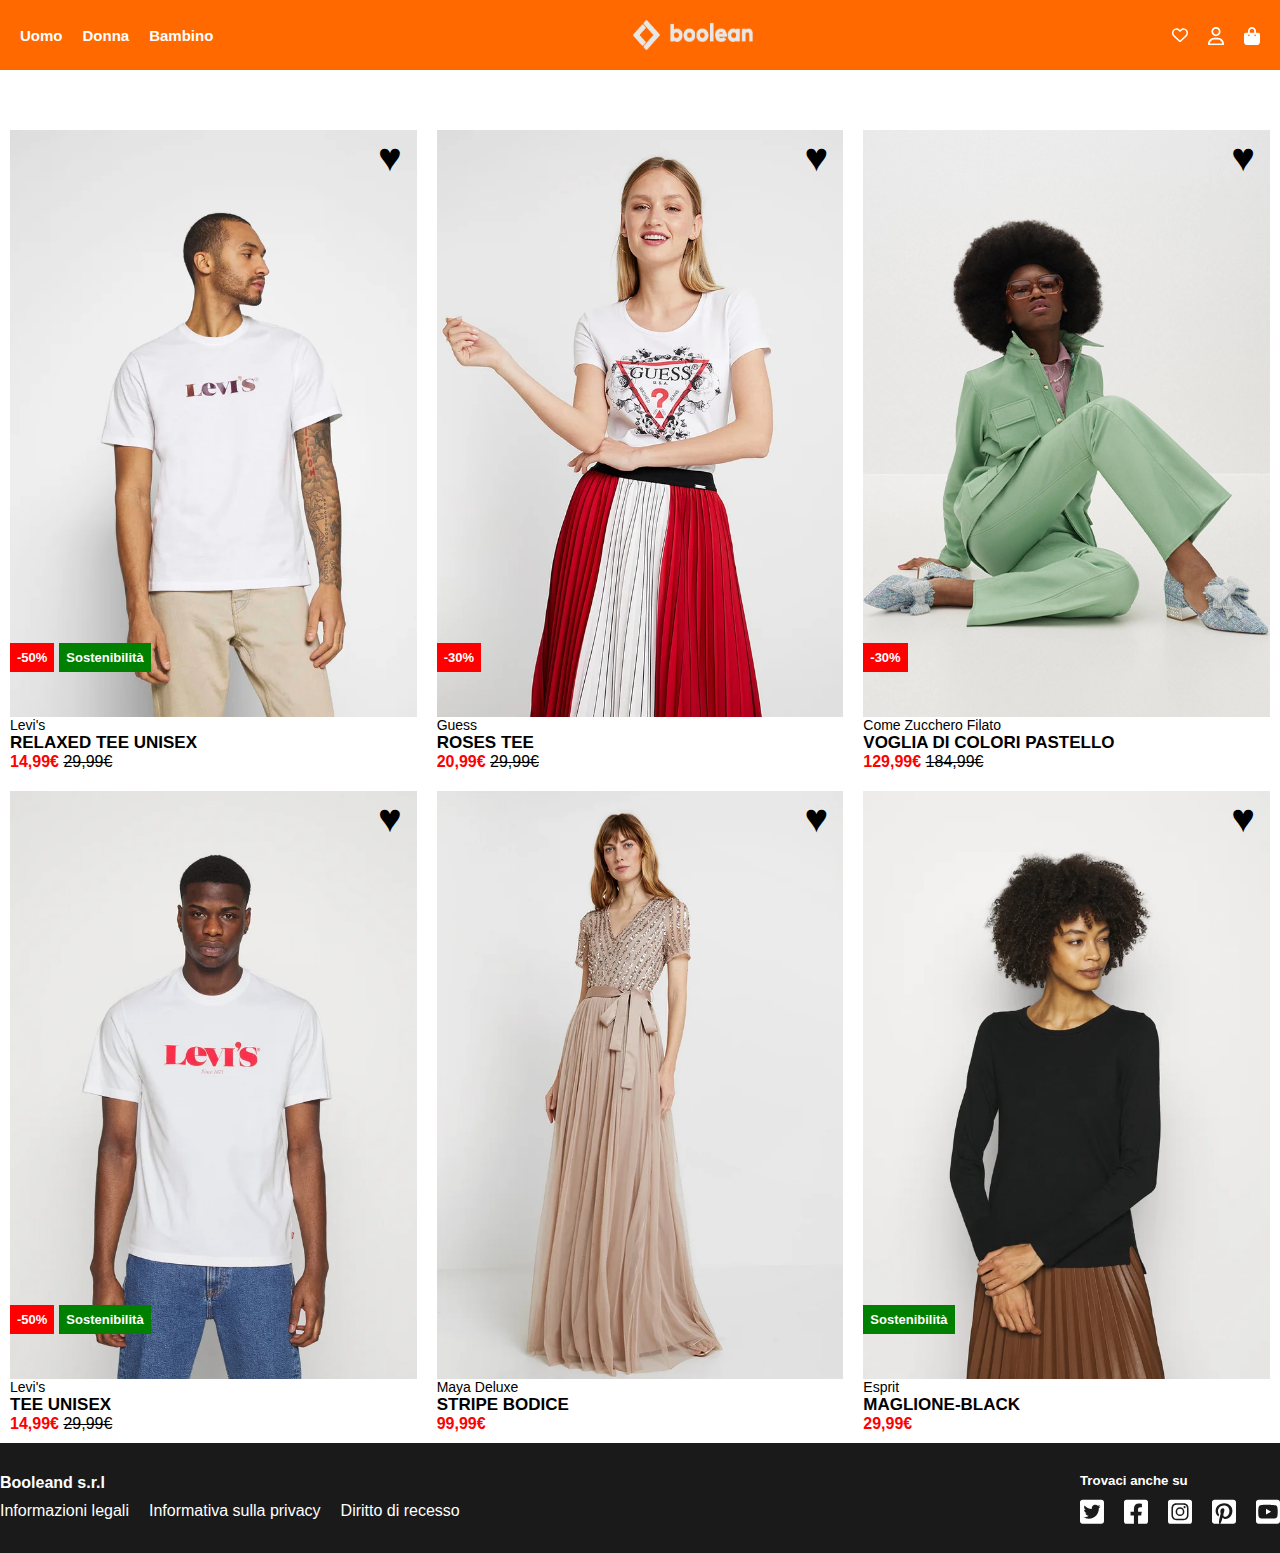
==== index.html @ 0a30a103 "rename" ====
<!DOCTYPE html>
<html lang="en">
<head>
    <meta charset="UTF-8">
    <meta http-equiv="X-UA-Compatible" content="IE=edge">
    <meta name="viewport" content="width=device-width, initial-scale=1.0">
    <title>Boolando</title>
    <link rel="stylesheet" href="/css/style.css">
</head>
<body>
    <header>
        <nav class="container main-nav flex">
            <ul class="nav__list">
                <li><a href="#">Uomo</a></li>
                <li><a href="#">Donna</a></li>
                <li><a href="#">Bambino</a></li>
            </ul>
            <img width="120px" height="30px" src="./img/boolean-logo.png" alt="">
            <ul class="nav__list">
                <li class="nav__icon">
                    <a href="#">
                        <svg xmlns="http://www.w3.org/2000/svg" viewBox="0 0 512 512"><!--! Font Awesome Pro 6.1.1 by @fontawesome - https://fontawesome.com License - https://fontawesome.com/license (Commercial License) Copyright 2022 Fonticons, Inc. --><path d="M244 84L255.1 96L267.1 84.02C300.6 51.37 347 36.51 392.6 44.1C461.5 55.58 512 115.2 512 185.1V190.9C512 232.4 494.8 272.1 464.4 300.4L283.7 469.1C276.2 476.1 266.3 480 256 480C245.7 480 235.8 476.1 228.3 469.1L47.59 300.4C17.23 272.1 0 232.4 0 190.9V185.1C0 115.2 50.52 55.58 119.4 44.1C164.1 36.51 211.4 51.37 244 84C243.1 84 244 84.01 244 84L244 84zM255.1 163.9L210.1 117.1C188.4 96.28 157.6 86.4 127.3 91.44C81.55 99.07 48 138.7 48 185.1V190.9C48 219.1 59.71 246.1 80.34 265.3L256 429.3L431.7 265.3C452.3 246.1 464 219.1 464 190.9V185.1C464 138.7 430.4 99.07 384.7 91.44C354.4 86.4 323.6 96.28 301.9 117.1L255.1 163.9z" fill="#ffff"/></svg>
                    </a>
                </li>
                <li class="nav__icon">
                    <a href="#">
                        <svg xmlns="http://www.w3.org/2000/svg" viewBox="0 0 448 512"><!--! Font Awesome Pro 6.1.1 by @fontawesome - https://fontawesome.com License - https://fontawesome.com/license (Commercial License) Copyright 2022 Fonticons, Inc. --><path d="M272 304h-96C78.8 304 0 382.8 0 480c0 17.67 14.33 32 32 32h384c17.67 0 32-14.33 32-32C448 382.8 369.2 304 272 304zM48.99 464C56.89 400.9 110.8 352 176 352h96c65.16 0 119.1 48.95 127 112H48.99zM224 256c70.69 0 128-57.31 128-128c0-70.69-57.31-128-128-128S96 57.31 96 128C96 198.7 153.3 256 224 256zM224 48c44.11 0 80 35.89 80 80c0 44.11-35.89 80-80 80S144 172.1 144 128C144 83.89 179.9 48 224 48z" fill="#ffff"/></svg>
                    </a>
                </li>
                <li class="nav__icon">
                    <a href="#">
                        <svg xmlns="http://www.w3.org/2000/svg" viewBox="0 0 448 512"><!--! Font Awesome Pro 6.1.1 by @fontawesome - https://fontawesome.com License - https://fontawesome.com/license (Commercial License) Copyright 2022 Fonticons, Inc. --><path d="M112 112C112 50.14 162.1 0 224 0C285.9 0 336 50.14 336 112V160H400C426.5 160 448 181.5 448 208V416C448 469 405 512 352 512H96C42.98 512 0 469 0 416V208C0 181.5 21.49 160 48 160H112V112zM160 160H288V112C288 76.65 259.3 48 224 48C188.7 48 160 76.65 160 112V160zM136 256C149.3 256 160 245.3 160 232C160 218.7 149.3 208 136 208C122.7 208 112 218.7 112 232C112 245.3 122.7 256 136 256zM312 208C298.7 208 288 218.7 288 232C288 245.3 298.7 256 312 256C325.3 256 336 245.3 336 232C336 218.7 325.3 208 312 208z" fill="#ffff"/></svg>
                    </a>
                </li>
            </ul>
        </nav>

    </header>

    <main>
        <section>
            <div class="container">
                <div class="row flex">
                    
                    <div class="col-4">
                        <div class="card">
                            <div class="card__img">
                                <img class="img-a" src="./img/1.webp" alt="">
                                <img class="img-hoover" src="./img/1b.webp" alt="">
                                <div class="card__heart">&hearts;</div>
                                <div class="card__tag flex">
                                    <div class="tag__col card__sale">
                                        -50%
                                    </div>
                                    <div class="tag__col card__green">
                                        Sostenibilità
                                    </div>
                                </div>
                            </div>
                            <div class="card__description">
                                <h4 class="description__brand">Levi's</h4>
                                <h3 class="description__type">RELAXED TEE UNISEX</h3>
                                <div class="desciption__price">
                                    <strong class="actual-price">14,99€</strong>
                                    <span class="old-price">29,99€</span>
                                </div>
                            </div>
                        </div>
                    </div>

                    <div class="col-4">
                        <div class="card">
                            <div class="card__img">
                                <img class="img-a" src="./img/2.webp" alt="">
                                <img class="img-hoover" src="./img/2b.webp" alt="">
                                <div class="card__heart">&hearts;</div>
                                <div class="card__tag flex">
                                    <div class="tag__col card__sale">
                                        -30%
                                    </div>
                                </div>                               
                            </div>
                            <div class="card__description">
                                <h4 class="description__brand">Guess</h4>
                                <h3 class="description__type">ROSES TEE</h3>
                                <div class="desciption__price">
                                    <strong class="actual-price">20,99€</strong>
                                    <span class="old-price">29,99€</span>
                                </div>
                            </div>
                        </div>
                    </div>

                    <div class="col-4">
                        <div class="card">
                            <div class="card__img">                               
                                <img class="img-a" src="./img/3.webp" alt="">
                                <img class="img-hoover" src="./img/3b.webp" alt="">
                                <div class="card__heart">&hearts;</div>
                                <div class="card__tag flex">
                                    <div class="tag__col card__sale">
                                        -30%
                                    </div>
                                </div>
                            </div>
                            <div class="card__description">
                                <h4 class="description__brand">Come Zucchero Filato</h4>
                                <h3 class="description__type">VOGLIA DI COLORI PASTELLO</h3>
                                <div class="desciption__price">
                                    <strong class="actual-price">129,99€</strong>
                                    <span class="old-price">184,99€</span>
                                </div>
                            </div>
                        </div>
                    </div>

                    <div class="col-4">
                        <div class="card">
                            <div class="card__img">
                                <img class="img-a" src="./img/4.webp" alt="">
                                <img class="img-hoover" src="./img/4b.webp" alt="">
                                <div class="card__heart">&hearts;</div>
                                <div class="card__tag flex">
                                    <div class="tag__col card__sale">
                                        -50%
                                    </div>
                                    <div class="tag__col card__green">
                                        Sostenibilità
                                    </div>
                                </div>                                
                            </div>
                            <div class="card__description">
                                <h4 class="description__brand">Levi's</h4>
                                <h3 class="description__type">TEE UNISEX</h3>
                                <div class="desciption__price">
                                    <strong class="actual-price">14,99€</strong>
                                    <span class="old-price">29,99€</span>
                                </div>
                            </div>
                        </div>
                    </div>

                    <div class="col-4">
                        <div class="card">
                            <div class="card__img">
                                <img class="img-a" src="./img/5.webp" alt="">
                                <img class="img-hoover" src="./img/5b.webp" alt="">
                                <div class="card__heart">&hearts;</div>    
                            </div>
                            <div class="card__description">
                                <h4 class="description__brand">Maya Deluxe</h4>
                                <h3 class="description__type">STRIPE BODICE</h3>
                                <div class="desciption__price">
                                    <strong class="actual-price">99,99€</strong>
                                </div>
                            </div>
                        </div>
                    </div>

                    <div class="col-4">
                        <div class="card">
                            <div class="card__img">
                                <img class="img-a" src="./img/6.webp" alt="">
                                <img class="img-hoover" src="./img/6b.webp" alt="">
                                <div class="card__heart">&hearts;</div>
                                <div class="card__tag flex">
                                    <div class="tag__col card__green">
                                        Sostenibilità
                                    </div>
                                </div>    
                            </div>
                            <div class="card__description">
                                <h4 class="description__brand">Esprit</h4>
                                <h3 class="description__type">MAGLIONE-BLACK</h3>
                                <div class="desciption__price">
                                    <strong class="actual-price">29,99€</strong>
                                </div>
                            </div>

                        </div>
                    </div>
                </div>
            </div>
        </section>
    </main>

    <footer>
        <div class="container footer-container flex">
            <div class="info">
                <h4 class="info__title">Booleand s.r.l</h4>
                <ul class="info__list">
                    <li>
                        <a href="#">Informazioni legali</a>
                    </li>  
                    <li>
                        <a href="#">Informativa sulla privacy</a>                       
                    </li>
                    <li>
                        <a href="#">Diritto di recesso</a>
                    </li>
                </ul>
            </div>
            <div class="social">
                <h5 class="social__title">Trovaci anche su</h5>
                <ul class="social__list">
                    <li class="social__icon">
                        <a href="#">
                        <svg xmlns="http://www.w3.org/2000/svg" viewBox="0 0 448 512"><!--! Font Awesome Pro 6.1.1 by @fontawesome - https://fontawesome.com License - https://fontawesome.com/license (Commercial License) Copyright 2022 Fonticons, Inc. --><path d="M400 32H48C21.5 32 0 53.5 0 80v352c0 26.5 21.5 48 48 48h352c26.5 0 48-21.5 48-48V80c0-26.5-21.5-48-48-48zm-48.9 158.8c.2 2.8.2 5.7.2 8.5 0 86.7-66 186.6-186.6 186.6-37.2 0-71.7-10.8-100.7-29.4 5.3.6 10.4.8 15.8.8 30.7 0 58.9-10.4 81.4-28-28.8-.6-53-19.5-61.3-45.5 10.1 1.5 19.2 1.5 29.6-1.2-30-6.1-52.5-32.5-52.5-64.4v-.8c8.7 4.9 18.9 7.9 29.6 8.3a65.447 65.447 0 0 1-29.2-54.6c0-12.2 3.2-23.4 8.9-33.1 32.3 39.8 80.8 65.8 135.2 68.6-9.3-44.5 24-80.6 64-80.6 18.9 0 35.9 7.9 47.9 20.7 14.8-2.8 29-8.3 41.6-15.8-4.9 15.2-15.2 28-28.8 36.1 13.2-1.4 26-5.1 37.8-10.2-8.9 13.1-20.1 24.7-32.9 34z" fill="#ffff"/></svg>
                        </a>
                    </li>
                    <li class="social__icon">
                        <a href="#">
                        <svg xmlns="http://www.w3.org/2000/svg" viewBox="0 0 448 512"><!--! Font Awesome Pro 6.1.1 by @fontawesome - https://fontawesome.com License - https://fontawesome.com/license (Commercial License) Copyright 2022 Fonticons, Inc. --><path d="M400 32H48A48 48 0 0 0 0 80v352a48 48 0 0 0 48 48h137.25V327.69h-63V256h63v-54.64c0-62.15 37-96.48 93.67-96.48 27.14 0 55.52 4.84 55.52 4.84v61h-31.27c-30.81 0-40.42 19.12-40.42 38.73V256h68.78l-11 71.69h-57.78V480H400a48 48 0 0 0 48-48V80a48 48 0 0 0-48-48z" fill="#ffff"/></svg>                            
                        </a>
                    </li>
                    <li class="social__icon">
                        <a href="#">
                        <svg xmlns="http://www.w3.org/2000/svg" viewBox="0 0 448 512"><!--! Font Awesome Pro 6.1.1 by @fontawesome - https://fontawesome.com License - https://fontawesome.com/license (Commercial License) Copyright 2022 Fonticons, Inc. --><path d="M224,202.66A53.34,53.34,0,1,0,277.36,256,53.38,53.38,0,0,0,224,202.66Zm124.71-41a54,54,0,0,0-30.41-30.41c-21-8.29-71-6.43-94.3-6.43s-73.25-1.93-94.31,6.43a54,54,0,0,0-30.41,30.41c-8.28,21-6.43,71.05-6.43,94.33S91,329.26,99.32,350.33a54,54,0,0,0,30.41,30.41c21,8.29,71,6.43,94.31,6.43s73.24,1.93,94.3-6.43a54,54,0,0,0,30.41-30.41c8.35-21,6.43-71.05,6.43-94.33S357.1,182.74,348.75,161.67ZM224,338a82,82,0,1,1,82-82A81.9,81.9,0,0,1,224,338Zm85.38-148.3a19.14,19.14,0,1,1,19.13-19.14A19.1,19.1,0,0,1,309.42,189.74ZM400,32H48A48,48,0,0,0,0,80V432a48,48,0,0,0,48,48H400a48,48,0,0,0,48-48V80A48,48,0,0,0,400,32ZM382.88,322c-1.29,25.63-7.14,48.34-25.85,67s-41.4,24.63-67,25.85c-26.41,1.49-105.59,1.49-132,0-25.63-1.29-48.26-7.15-67-25.85s-24.63-41.42-25.85-67c-1.49-26.42-1.49-105.61,0-132,1.29-25.63,7.07-48.34,25.85-67s41.47-24.56,67-25.78c26.41-1.49,105.59-1.49,132,0,25.63,1.29,48.33,7.15,67,25.85s24.63,41.42,25.85,67.05C384.37,216.44,384.37,295.56,382.88,322Z"/ fill="#ffff"></svg>                           
                        </a>
                    </li>
                    <li class="social__icon">
                        <a href="#">
                            <svg xmlns="http://www.w3.org/2000/svg" viewBox="0 0 448 512"><!--! Font Awesome Pro 6.1.1 by @fontawesome - https://fontawesome.com License - https://fontawesome.com/license (Commercial License) Copyright 2022 Fonticons, Inc. --><path d="M448 80v352c0 26.5-21.5 48-48 48H154.4c9.8-16.4 22.4-40 27.4-59.3 3-11.5 15.3-58.4 15.3-58.4 8 15.3 31.4 28.2 56.3 28.2 74.1 0 127.4-68.1 127.4-152.7 0-81.1-66.2-141.8-151.4-141.8-106 0-162.2 71.1-162.2 148.6 0 36 19.2 80.8 49.8 95.1 4.7 2.2 7.1 1.2 8.2-3.3.8-3.4 5-20.1 6.8-27.8.6-2.5.3-4.6-1.7-7-10.1-12.3-18.3-34.9-18.3-56 0-54.2 41-106.6 110.9-106.6 60.3 0 102.6 41.1 102.6 99.9 0 66.4-33.5 112.4-77.2 112.4-24.1 0-42.1-19.9-36.4-44.4 6.9-29.2 20.3-60.7 20.3-81.8 0-53-75.5-45.7-75.5 25 0 21.7 7.3 36.5 7.3 36.5-31.4 132.8-36.1 134.5-29.6 192.6l2.2.8H48c-26.5 0-48-21.5-48-48V80c0-26.5 21.5-48 48-48h352c26.5 0 48 21.5 48 48z" fill="#ffff"/></svg> 
                        </a>
                    </li>
                    <li class="social__icon">
                        <a href="#">
                            <svg xmlns="http://www.w3.org/2000/svg" viewBox="0 0 448 512"><!--! Font Awesome Pro 6.1.1 by @fontawesome - https://fontawesome.com License - https://fontawesome.com/license (Commercial License) Copyright 2022 Fonticons, Inc. --><path d="M186.8 202.1l95.2 54.1-95.2 54.1V202.1zM448 80v352c0 26.5-21.5 48-48 48H48c-26.5 0-48-21.5-48-48V80c0-26.5 21.5-48 48-48h352c26.5 0 48 21.5 48 48zm-42 176.3s0-59.6-7.6-88.2c-4.2-15.8-16.5-28.2-32.2-32.4C337.9 128 224 128 224 128s-113.9 0-142.2 7.7c-15.7 4.2-28 16.6-32.2 32.4-7.6 28.5-7.6 88.2-7.6 88.2s0 59.6 7.6 88.2c4.2 15.8 16.5 27.7 32.2 31.9C110.1 384 224 384 224 384s113.9 0 142.2-7.7c15.7-4.2 28-16.1 32.2-31.9 7.6-28.5 7.6-88.1 7.6-88.1z " fill="#ffff"/></svg>                            
                        </a>
                    </li>
                </ul>
            </div>
        </div>
    </footer>
</body>
</html>
---- css/style.css ----
*{
    box-sizing: border-box;
    margin: 0;
    padding: 0;
    font-family: sans-serif;
}
img{
    display: block;
    max-width: 100%;
}
.flex{
    display: flex;
}
.container{
    max-width: 1300px;
    margin: 0 auto;
}
ul, ol, menu{
    list-style: none;
}
a{
    text-decoration: none;
    color: white;
}
header{
    background-color: #FF6900;
    padding: 10px;
}
.main-nav{
    justify-content: space-between;
    align-items: center;
    padding: 10px 10px;
    font-size: 15px;
    height: 50px;
}
.nav__list{
    display: flex;
    gap: 20px;
    font-weight: 700;
}
.nav__icon{
    width: 16px;
    height: 16px;
}

/* Cards layout */

.row{
    flex-wrap: wrap;
    padding-top: 50px;
}
.col-4{
    width: calc(100% / 3);
    padding: 10px;
}

.card__img{
    position: relative;
}

.card__tag{
    position: absolute;
    bottom: 45px;
    left: 0;
    color: white;
    font-weight: bold;
    font-size: 13px;
    gap: 5px;
    z-index: 10;
}
.card__sale{
    background-color: red;
    padding: 7px;
}
.card__green{
    background-color: green;
    padding: 7px;
}
.card__heart{
    position: absolute;
    top: 5px;
    right: 5px;
    background-color: transparent;
    color: black;
    font-size: 40px;
    padding: 0px 10px;
    z-index: 10;
}

.img-a{
    z-index: 1;
}

/* hover */
.img-hoover{
    z-index: -1;
    position: absolute;
    top: 0;
    right: 0;
}
.card:hover .img-hoover{
    z-index: 10;
}

.card__heart:hover{
    color: red;
    cursor: pointer;
}
/* description */
.description__brand{
    font-weight: normal;
    font-size: 14px;
}
.description__type{
    font-size: 17px;
}
.actual-price{
    color: red;
}
.old-price{
    text-decoration: line-through;
}

/* footer layout */
footer{
    background-color: #1A1A1A;
    color: white;
    height: 110px;
}
.footer-container{
    justify-content: space-between;
    align-items: center;
    padding-top: 30px;
}

.social__icon{
    width: 24px;
    height: 24px;
}

.info__list, .social__list{
    display: flex;
    gap: 20px;
    padding-top: 10px;
}
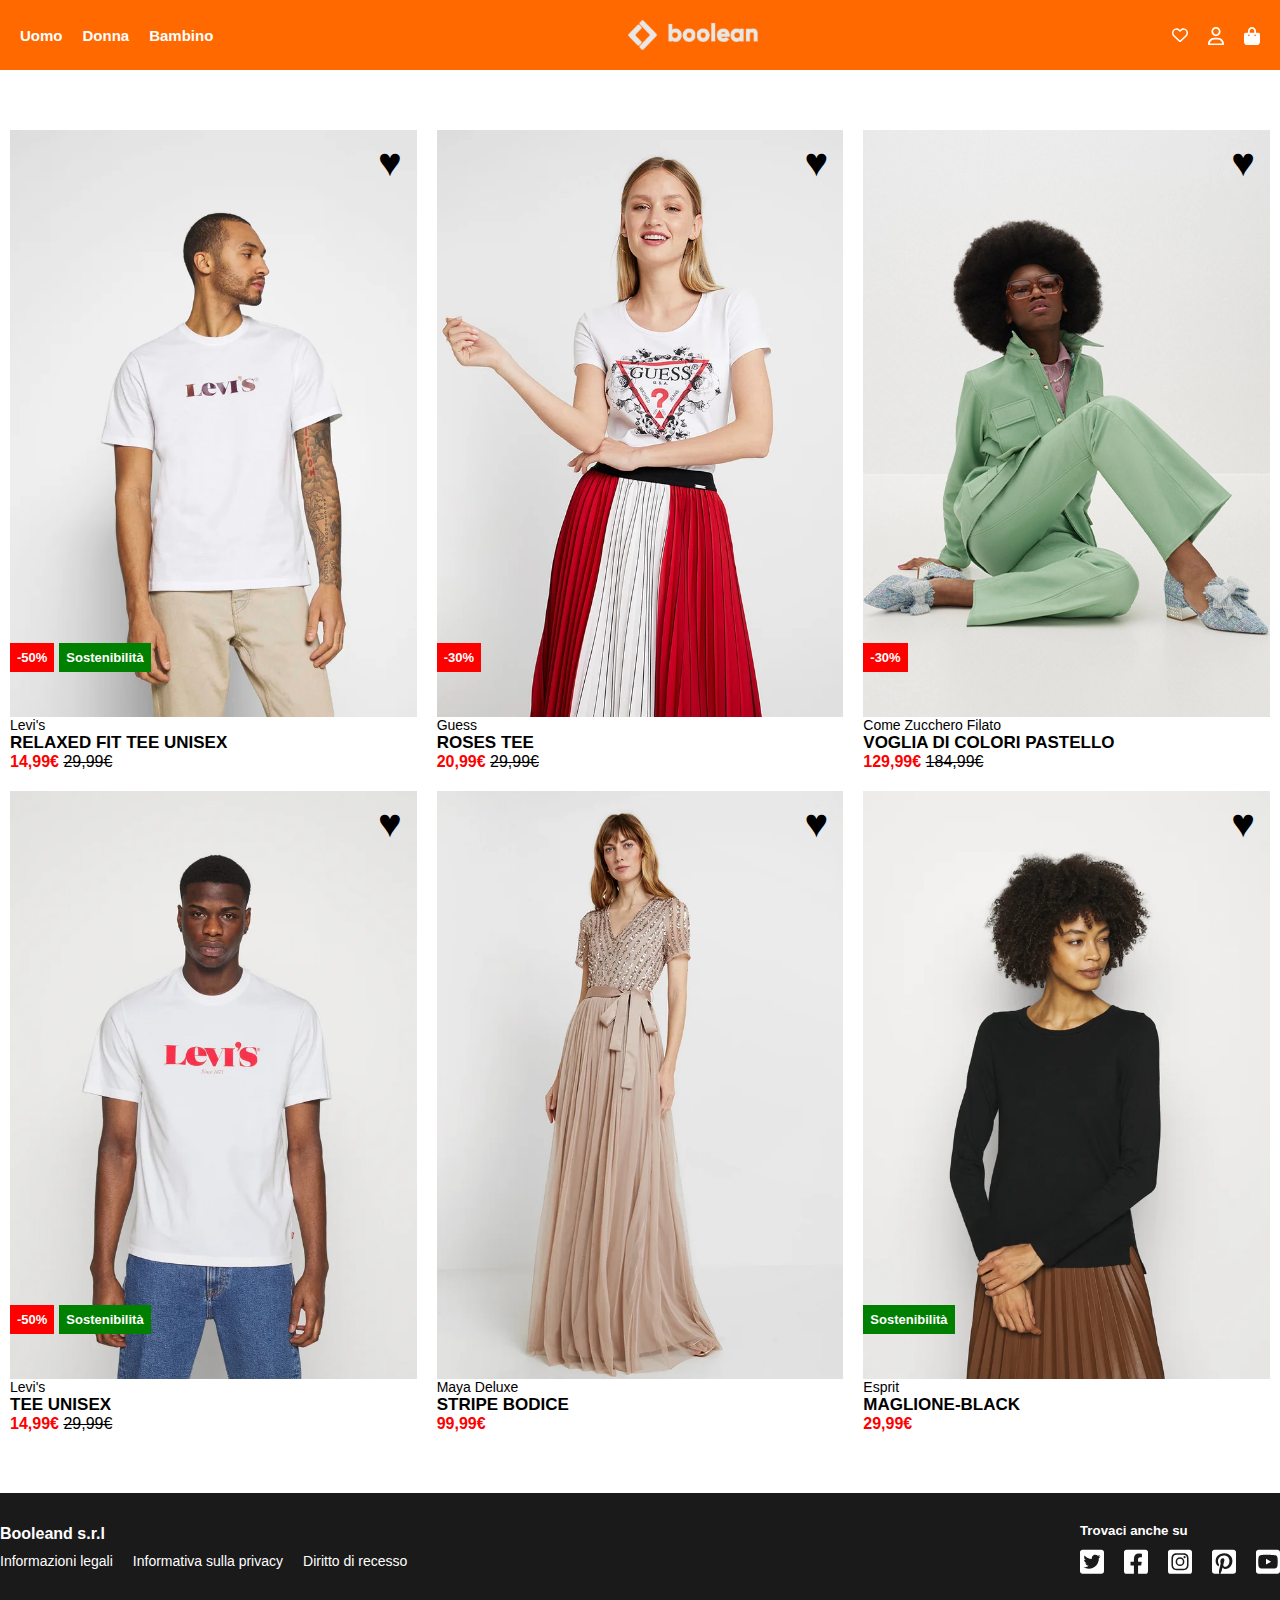
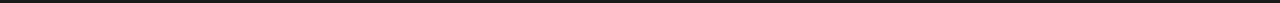
==== commit 0086e0f7: "miglioramento nomi classi" ====
--- a/index.html
+++ b/index.html
@@ -15,7 +15,7 @@
                 <li><a href="#">Donna</a></li>
                 <li><a href="#">Bambino</a></li>
             </ul>
-            <img width="120px" height="30px" src="./img/boolean-logo.png" alt="">
+            <img width="130px" height="30px" src="./img/boolean-logo.png" alt="">
             <ul class="nav__list">
                 <li class="nav__icon">
                     <a href="#">
@@ -44,9 +44,9 @@
                     
                     <div class="col-4">
                         <div class="card">
-                            <div class="card__img">
+                            <div class="card__thumbnail">
                                 <img class="img-a" src="./img/1.webp" alt="">
-                                <img class="img-hoover" src="./img/1b.webp" alt="">
+                                <img class="img-zoom" src="./img/1b.webp" alt="">
                                 <div class="card__heart">&hearts;</div>
                                 <div class="card__tag flex">
                                     <div class="tag__col card__sale">
@@ -59,7 +59,7 @@
                             </div>
                             <div class="card__description">
                                 <h4 class="description__brand">Levi's</h4>
-                                <h3 class="description__type">RELAXED TEE UNISEX</h3>
+                                <h3 class="description__type">RELAXED FIT TEE UNISEX</h3>
                                 <div class="desciption__price">
                                     <strong class="actual-price">14,99€</strong>
                                     <span class="old-price">29,99€</span>
@@ -70,9 +70,9 @@
 
                     <div class="col-4">
                         <div class="card">
-                            <div class="card__img">
+                            <div class="card__thumbnail">
                                 <img class="img-a" src="./img/2.webp" alt="">
-                                <img class="img-hoover" src="./img/2b.webp" alt="">
+                                <img class="img-zoom" src="./img/2b.webp" alt="">
                                 <div class="card__heart">&hearts;</div>
                                 <div class="card__tag flex">
                                     <div class="tag__col card__sale">
@@ -93,9 +93,9 @@
 
                     <div class="col-4">
                         <div class="card">
-                            <div class="card__img">                               
+                            <div class="card__thumbnail">                               
                                 <img class="img-a" src="./img/3.webp" alt="">
-                                <img class="img-hoover" src="./img/3b.webp" alt="">
+                                <img class="img-zoom" src="./img/3b.webp" alt="">
                                 <div class="card__heart">&hearts;</div>
                                 <div class="card__tag flex">
                                     <div class="tag__col card__sale">
@@ -116,9 +116,9 @@
 
                     <div class="col-4">
                         <div class="card">
-                            <div class="card__img">
+                            <div class="card__thumbnail">
                                 <img class="img-a" src="./img/4.webp" alt="">
-                                <img class="img-hoover" src="./img/4b.webp" alt="">
+                                <img class="img-zoom" src="./img/4b.webp" alt="">
                                 <div class="card__heart">&hearts;</div>
                                 <div class="card__tag flex">
                                     <div class="tag__col card__sale">
@@ -142,9 +142,9 @@
 
                     <div class="col-4">
                         <div class="card">
-                            <div class="card__img">
+                            <div class="card__thumbnail">
                                 <img class="img-a" src="./img/5.webp" alt="">
-                                <img class="img-hoover" src="./img/5b.webp" alt="">
+                                <img class="img-zoom" src="./img/5b.webp" alt="">
                                 <div class="card__heart">&hearts;</div>    
                             </div>
                             <div class="card__description">
@@ -159,9 +159,9 @@
 
                     <div class="col-4">
                         <div class="card">
-                            <div class="card__img">
+                            <div class="card__thumbnail">
                                 <img class="img-a" src="./img/6.webp" alt="">
-                                <img class="img-hoover" src="./img/6b.webp" alt="">
+                                <img class="img-zoom" src="./img/6b.webp" alt="">
                                 <div class="card__heart">&hearts;</div>
                                 <div class="card__tag flex">
                                     <div class="tag__col card__green">
--- a/css/style.css
+++ b/css/style.css
@@ -48,13 +48,14 @@
 .row{
     flex-wrap: wrap;
     padding-top: 50px;
+    padding-bottom: 50px;
 }
 .col-4{
     width: calc(100% / 3);
     padding: 10px;
 }
 
-.card__img{
+.card__thumbnail{
     position: relative;
 }
 
@@ -78,27 +79,29 @@
 }
 .card__heart{
     position: absolute;
-    top: 5px;
+    top: 10px;
     right: 5px;
     background-color: transparent;
     color: black;
     font-size: 40px;
     padding: 0px 10px;
     z-index: 10;
+    user-select: none;
 }
 
 .img-a{
     z-index: 1;
 }
 
-/* hover */
-.img-hoover{
+.img-zoom{
     z-index: -1;
     position: absolute;
     top: 0;
-    right: 0;
+    left: 0;
 }
-.card:hover .img-hoover{
+
+/* hover */
+.card:hover .img-zoom{
     z-index: 10;
 }
 
@@ -133,6 +136,9 @@
     padding-top: 30px;
 }
 
+.info__list{
+    font-size: 14px;
+}
 .social__icon{
     width: 24px;
     height: 24px;
